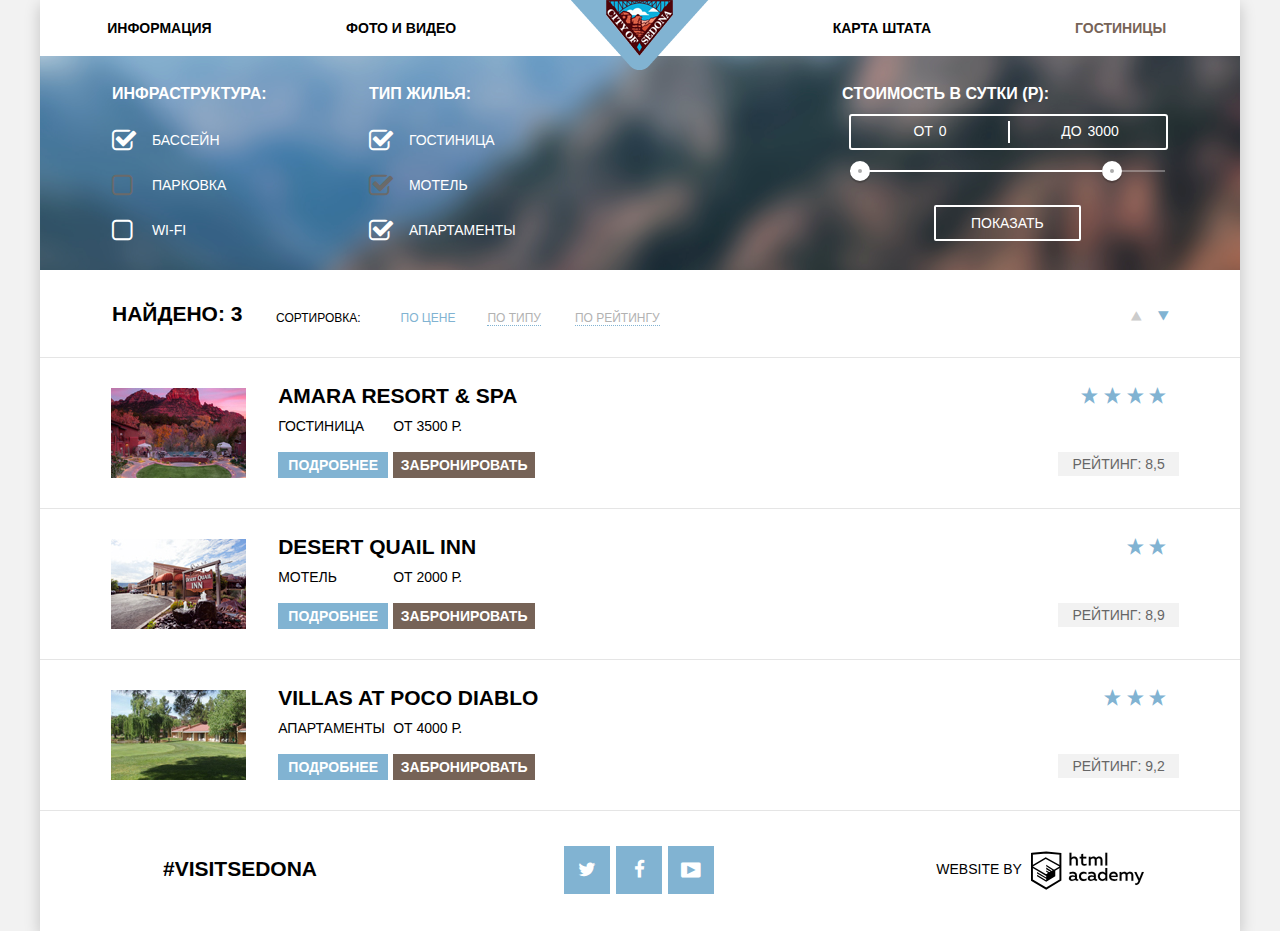
==== hotels.html @ 47981d6d "Иконка календаря анимация формы и прочие мелочи" ====
<!DOCTYPE html>
<html lang="ru">
  <head>
    <meta charset="utf-8">
    <title>Седона - поиск отелей</title>
    <link rel="stylesheet" href="css/normalize.css">
    <link rel="stylesheet" href="css/style.css">
    <link rel="shortcut icon" type="image/x-icon" href="img/favicon.ico">
  </head>
  <body>
    <div class="container">
      <header class="main-header">
        <nav class="main-navigation">
          <ul>
            <li>
              <a href="#">Информация</a>
            </li>
            <li>
              <a href="#">Фото и видео</a>
            </li>
            <li>
              <a href="#">Карта штата</a>
            </li>
            <li class="main-navigation-selected">
              <a href="hotels.html">Гостиницы</a>
            </li>
          </ul>
        </nav>
        <div class="index-logo">
          <a href="index.html">
            <img src="img/logo.png" width="138" height="70" alt="Седона">
          </a>
        </div>
      </header>
      <section class="filtres">
        <form class="filtres-form" action="https://echo.htmlacademy.ru" method="post">
          <div class="infrastructure">
            <h2>Инфраструктура:</h2>
            <div class="checkbox">
              <input type="checkbox" name="pool" id="pool" checked>
              <label class="icon-check" for="pool">
                <span>Бассейн</span>
              </label>
            </div>
            <div class="checkbox">
              <input type="checkbox" name="parking" id="parking" disabled>
              <label class="icon-check" for="parking">
                <span>Парковка</span>
              </label>
            </div>
            <div class="checkbox">
              <input type="checkbox" name="wi-fi" id="wi-fi">
              <label class="icon-check" for="wi-fi">
                <span>Wi-fi</span>
              </label>
            </div>
          </div>
          <div class="type-housing">
            <h2>Тип жилья:</h2>
            <div class="checkbox">
              <input type="checkbox" name="hotel" id="hotel" checked>
              <label class="icon-check" for="hotel">
                <span>Гостиница</span>
              </label>
            </div>
            <div class="checkbox">
              <input type="checkbox" name="motel" id="motel" checked disabled>
              <label class="icon-check" for="motel">
                <span>Мотель</span>
              </label>
            </div>
            <div class="checkbox">
              <input type="checkbox" name="apartments" id="apartments" checked>
              <label class="icon-check" for="apartments">
                <span>Апартаменты</span>
              </label>
            </div>
          </div>
          <div class="cost-day">
            <h2>Cтоимость в сутки (Р):</h2>
            <div class="range-count">
              <div class="range-min">
                <label class="min-price">от
                <input type="text" name="min-range" id="min-range" value="0"></label>
              </div>
              <div class="range-max">
                <label class="max-price">до
                <input type="text" name="max-range" id="max-range" value="3000"></label>
              </div>
            </div>
            <div class="range-block">
              <div class="scale">
                <div class="bar"></div>
              </div>
              <div class="range-toggle range-toggle-min"></div>
              <div class="range-toggle range-toggle-max"></div>
            </div>
            <button class="btn btn-cost-day" type="submit">Показать</button>
          </div>
        </form>
      </section>
      <section class="hotels-sort-info">
        <div class="hotels-found-count">
          <h3>Найдено: 3</h3>
        </div>
        <div class="hotels-sort-type">
          <span class="hotels-sort-type-title">Сортировка:</span>
          <ul>
            <li>
              <a class="sort-item active-sort" href="#">По цене</a>
            </li>
            <li>
              <a class="sort-item"  href="#">По типу</a>
            </li>
            <li>
              <a class="sort-item" href="#">По рейтингу</a>
            </li>
          </ul>
        </div>
        <div class="hotels-sort-rating">
          <div class="icon-sort">
            <a class="icon-up-dir" href="#"></a>
            <a class="icon-down-dir icon-sort-active" href="#"></a>
          </div>
        </div>
      </section>
      <section class="hotels-found">
        <article class="hotels-found-item">
          <div class="hotels-found-image">
            <img src="img/amara-resort-spa.jpg" width="135" height="90" alt="Amara resort spa">
          </div>
          <div class="hotels-found-info">
            <h1>
              <a href="#">Amara resort &#38; spa</a>
            </h1>
            <div class="hotels-found-action">
              <div class="hotels-found-more">
                <span>Гостиница</span>
                <a class="btn btn-more" href="#">Подробнее</a>
              </div>
              <div class="hotels-found-book">
                <span>от 3500 Р.</span>
                <a class="btn btn-book" href="#">Забронировать</a>
              </div>
            </div>
          </div>
          <div class="hotels-found-rating">
            <div class="icons-rating">
              <span class="icon-star"></span>
              <span class="icon-star"></span>
              <span class="icon-star"></span>
              <span class="icon-star"></span>
            </div>
            <div class="badge-rating">
              <span class="hotels-count-rating">Рейтинг: 8,5</span>
            </div>
          </div>
        </article>
        <article class="hotels-found-item">
          <div class="hotels-found-image">
            <img src="img/desert-quail-inn.jpg" width="135" height="90" alt="Desert quail inn">
          </div>
          <div class="hotels-found-info">
            <h1>
              <a href="#">Desert quail inn</a>
            </h1>
            <div class="hotels-found-action">
              <div class="hotels-found-more">
                <span>Мотель</span>
                <a class="btn btn-more" href="#">Подробнее</a>
              </div>
              <div class="hotels-found-book">
                <span>от 2000 Р.</span>
                <a class="btn btn-book" href="#">Забронировать</a>
              </div>
            </div>
          </div>
          <div class="hotels-found-rating">
            <div class="icons-rating">
              <span class="icon-star"></span>
              <span class="icon-star"></span>
            </div>
            <div class="badge-rating">
              <span class="hotels-count-rating">Рейтинг: 8,9</span>
            </div>
          </div>
        </article>
        <article class="hotels-found-item">
          <div class="hotels-found-image">
            <img src="img/villas-at-poco-diablo.jpg" width="135" height="90" alt="Villas-at-poco-diablo">
          </div>
          <div class="hotels-found-info">
            <h1>
              <a href="#">Villas at poco diablo</a>
            </h1>
            <div class="hotels-found-action">
              <div class="hotels-found-more">
                <span>Апартаменты</span>
                <a class="btn btn-more" href="#">Подробнее</a>
              </div>
              <div class="hotels-found-book">
                <span>от 4000 Р.</span>
                <a class="btn btn-book" href="#">Забронировать</a>
              </div>
            </div>
          </div>
          <div class="hotels-found-rating">
            <div class="icons-rating">
              <span class="icon-star"></span>
              <span class="icon-star"></span>
              <span class="icon-star"></span>
            </div>
            <div class="badge-rating">
              <span class="hotels-count-rating">Рейтинг: 9,2</span>
            </div>
          </div>
        </article>
      </section>
      <footer class="main-footer">
          <div class="footer-hashtag">
            <a href="#">#visitsedona</a>
          </div>
          <div class="footer-social">
            <a class="social icon-twitter" href="#" target="_blank" title="Твитер"></a>
            <a class="social icon-facebook" href="#" target="_blank" title="Фейсбук"></a>
            <a class="social icon-youtube" href="#" target="_blank" title="Ютуб"></a>
          </div>
          <a class="footer-copyright logo-htmlacademy" href="#">
            <span>website by</span>
            <svg xmlns="http://www.w3.org/2000/svg" viewBox="0 0 1099 374" width="113" height="39">
              <g class="logo-path">
                <path fill="none" stroke-width="19" d="M9 25l139-14 138 14v255l-138 82L9 280V25z"></path>
                <path fill="none" stroke-width="14" d="M11 144l132-77 142 77v8l-137 81-137-81z"></path>
                <path stroke="none" d="M148 225l20-13-20-13v-13l32 19 10-6-42-25v-15l54 33 11-6-65-40v-14l88 54v57l-88 53-89-53v-15l89 54v-14l-89-53v-13l89 52z"></path>
              </g>
              <g class="logo-path">
                <path d="M453.18 273a20.06 20.06 0 0 0 5.64-1.06v13.58a33 33 0 0 1-12 2.12c-7.76 0-13.93-3-16.93-9.88-8.29 6.7-18.69 10.93-31.92 10.93-15.34 0-29.62-8.46-29.62-25.92 0-21.69 20.1-28.39 37.74-28.39a112.47 112.47 0 0 1 22 2.47v-3c0-10.58-7.76-18-22.22-18a75.39 75.39 0 0 0-30.51 6.52v-17.3a103.69 103.69 0 0 1 32.45-5.64c24 0 39.15 11.46 39.15 37v30.37c0 4.76 2.82 6.17 6.17 6.17m-65.37-11.47c0 8.29 7.41 12.52 15.87 12.52A34.43 34.43 0 0 0 428.14 264v-14.31a98.74 98.74 0 0 0-18.34-2.12c-10.76 0-22 3.35-22 13.93M513.31 199.43c9.52 0 18.69 2.11 26.1 6.52v17.28c-6.18-4.41-14.81-7.05-23.46-7.05-15 0-30.16 7.94-30.16 27.86 0 19.22 14.64 27.86 29.8 27.86a50.9 50.9 0 0 0 24.69-6.52v17.45c-8.11 3.88-17.28 5.82-28 5.82-22.57 0-45.67-13.75-45.67-43.91 0-31.57 24.16-45.32 46.73-45.32M636.93 273a20.06 20.06 0 0 0 5.64-1.06v13.58a33 33 0 0 1-12 2.12c-7.76 0-13.93-3-16.93-9.88-8.29 6.7-18.69 10.93-31.92 10.93-15.34 0-29.62-8.46-29.62-25.92 0-21.69 20.1-28.39 37.74-28.39a112.47 112.47 0 0 1 22 2.47v-3c0-10.58-7.76-18-22.22-18a75.39 75.39 0 0 0-30.51 6.52v-17.3a103.71 103.71 0 0 1 32.45-5.64c24 0 39.15 11.46 39.15 37v30.37c0 4.76 2.82 6.17 6.17 6.17m-65.37-11.47c0 8.29 7.41 12.52 15.87 12.52A34.43 34.43 0 0 0 611.89 264v-14.31a98.74 98.74 0 0 0-18.34-2.12c-10.76 0-22 3.35-22 13.93M741.68 162.93v123.44h-16.93V273c-6.52 8.29-16.57 15.69-32.45 15.69-25.57 0-42-20.28-42-44.61s16.4-44.61 42-44.61c14.81 0 24.69 6.52 30.51 13.23v-49.77h18.87zm-46 53.08c-15.17 0-26.28 11.46-26.28 28s11.11 28 26.28 28a29.43 29.43 0 0 0 27-17.81v-20.56a29.57 29.57 0 0 0-27-17.63M802.87 199.43c33.68 0 45.32 27.16 39.85 51.66h-63.65c2.12 15.17 16.93 21.52 32.45 21.52a62 62 0 0 0 26.81-6v16.22c-7.76 3.71-18.52 5.82-30.33 5.82-25.92 0-48-14.81-48-44.61 0-30.68 23.28-44.61 42.85-44.61m.88 15.69c-12.7 0-24.16 7.58-24.87 21.87h46.94c1.06-7.41-3.53-21.87-22-21.87M861.95 286.37v-84.64h16.75v10.57c4.59-5.11 14.46-12.87 28.22-12.87 12.7 0 21.51 5.29 26.45 13.58 7.41-7.41 17.28-13.58 29.63-13.58 22.39 0 32.09 16.57 32.09 34v52.9h-18.87V234c0-10.93-6.52-17.81-16.75-17.81-9.35 0-16.58 6.17-21 11.46.17 1.94.35 3.88.35 5.82v52.9H920V234c0-10.93-6.53-17.81-16.75-17.81s-18 7.4-22.4 13v57.14h-18.9zM1078.33 201.72h19.75l-39.68 96.11c-9.17 22-21.16 29.45-34 29.45a47.91 47.91 0 0 1-11.11-1.41v-16a29.24 29.24 0 0 0 8.64 1.24c9.17 0 16-6.53 21-19.75l1.76-4.23-40.21-85.35h20.1l28.57 63.84zM393.31 14.72v48.14a38.54 38.54 0 0 1 27.33-11.64c21.34 0 34.92 14.46 34.92 34.56v52.38h-18.87v-49.9c0-13.76-8.46-20.28-19.75-20.28-10.76 0-18.87 7.23-23.63 14.11v56.08h-18.87V14.72h18.87zM507.23 23.36v30.16h30.68v16.57h-30.68v38.79c0 11.11 5.11 14.81 16 14.81a45.55 45.55 0 0 0 17.11-3.35v16.22a69.13 69.13 0 0 1-22.75 3.7c-16.4 0-29.1-8.11-29.1-27.86V70.09h-15.11V53.52h15.17V27.95zM562.07 138.16V53.52h16.75V64.1C583.4 59 593.28 51.23 607 51.23c12.7 0 21.52 5.29 26.45 13.58 7.41-7.41 17.28-13.58 29.63-13.58 22.39 0 32.09 16.57 32.09 34v52.9h-18.83V85.79c0-10.93-6.53-17.81-16.75-17.81-9.35 0-16.58 6.17-21 11.46.18 1.94.35 3.88.35 5.82v52.9h-18.85V85.79c0-10.93-6.52-17.81-16.75-17.81s-18 7.4-22.4 13v57.13h-18.87zM722.81 14.72h18.87v123.44h-18.87z">
                </path>
              </g>
            </svg>
            <!--  <img src="img/logo-htmlacademy.png" width="130" height="44" alt="HTML Academy">  -->
          </a>
      </footer>
    </div>
  </body>
</html>
---- css/style.css ----
/*Подключения иконочного шрифта symbols-sedona*/
@font-face {
  font-weight: normal;
  font-family: "symbols-sedona";
  font-style: normal;

  src: url("../fonts/symbols-sedona.woff") format("woff"),
  url("../fonts/symbols-sedona.woff2") format("woff2");
}

[class^="icon-"]::before,
[class*=" icon-"]::before {
  display: inline-block;
  width: 1em;
  margin-right: 0.2em;
  margin-left: 0.2em;

  font-weight: normal;
  line-height: 1em;
  font-family: "symbols-sedona";
  vertical-align: baseline;
  text-align: center;
  text-transform: none;
  text-decoration: inherit;
  font-style: normal;
  font-variant: normal;

  speak: none;
}

.icon-facebook::before {
  content: "\66";
} /* "f" */
.icon-twitter::before {
  content: "\74";
} /* "t" */
.icon-up-dir::before {
  content: "\25b2";

  margin: 0;
  padding: 0;
} /* "▲" */
.icon-down-dir::before {
  content: "\25bc";

  margin: 0;
  padding: 0;
} /* "▼" */
.icon-star::before {
  content: "\2605";

  margin: 0;
  padding: 0;
} /* "★" */
.icon-check-off::before {
  content: "\2610";
} /* "☐" */
.icon-check-on::before {
  content: "\2611";
} /* "☑" */
.icon-calendar::before {
  content: "\e800";

  margin-top: 9px;
} /* "" */
.icon-plus::before {
  content: "\e801";
} /* "" */
.icon-minus::before {
  content: "\e802";
} /* "" */
.icon-youtube::before {
  content: "\f39e";
} /* "" */
/*Основные стили*/
body {
  width: 100%;

  font-weight: normal;
  font-size: 14px;
  line-height: 26px;
  font-family: "PT Sans", "Helvetica", "Arial", sans-serif;
  color: #000000;
  text-transform: uppercase;

  background-color: #f2f2f2;
}
a {
  color: #000000;
  text-decoration: none;

  cursor: pointer;
}
a,
svg,
input,
label,
button {
  transition: all 0.2s;
}
h1,
h2,
h3,
h4 {
  font-weight: bold;
  font-size: 21px;
  line-height: 21px;
}
li {
  list-style: none;
}
p {
  line-height: 21px;
}
.btn,
input[type="text"] {
  border: none;
  outline: none;
}
input[type="text"] {
  text-transform: uppercase;
}
.btn {
  text-align: center;
  text-transform: uppercase;
}
.btn:hover,
.btn:active {
  outline: none;
  cursor: pointer;
}
.btn:active {
  outline: none;
}
section,
article,
footer,
.filtres-form,
.main-navigation ul,
.hotels-sort-type,
.hotels-sort-type ul,
.hotels-found-action,
.family-count,
.hotels-found-image {
  display: -webkit-flex;
  display: -ms-flexbox;
  display:         flex;
}
.main-image-block,
.hotels-found,
.main-footer,
.search-hotels,
.reasons-title {
  -webkit-flex-wrap: wrap;
          flex-wrap: wrap;

      -ms-flex-wrap: wrap;
}
.main-image-block,
.map,
.search-hotels,
.hotels-found-image,
.reasons-title {
  -webkit-justify-content: center;
          justify-content: center;

  -ms-flex-pack: center;
}
.main-navigation ul,
.reasons-title,
.reasons,
.features,
.search-hotels,
.hotels-found-item,
.hotels-found,
.hotels-sort-info,
.main-footer,
.family-count {
  -webkit-align-items: center;
          align-items: center;

  -ms-flex-align: center;
}
.main-footer {
  -webkit-justify-content: space-around;
          justify-content: space-around;

  -ms-flex-pack: distribute;
}
.container {
  position: relative;

  width: 1200px;
  margin: 0 auto;

  box-shadow: 0 5px 15px 0 rgba(0,1,1,0.2);
}
.container,
.main-header,
.map-form {
  background-color: #ffffff;
}
.main-header {
  position: relative;

  margin-bottom: -56px;
}
.main-navigation ul {
  margin: 0;
  padding: 15px 0;
}
.main-navigation a {
  font-weight: bold;
}
.main-navigation li:nth-child(1) {
  margin-right: 3px;
}
.main-navigation li {
  width: 20%;

  text-align: center;
}
.main-navigation li:nth-child(2) {
  margin-right: 242px;
}
.main-navigation a:hover {
  color: #81b3d2;
}
.main-navigation a:active {
  color: #b2b2b2;
}
.main-navigation-selected a {
  color: #766357;
}
.main-navigation-selected a:hover {
  color: #604e43;
}
.main-navigation-selected a:active {
  color: #d6d0cc;
}
.index-logo {
  position: absolute;
  top: 0;
  bottom: 0;
  left: 50%;

  height: 70px;

  -webkit-transform: translateX(-50%);
          transform: translateX(-50%);
}
.main-image-block {
  margin: 0;
  padding: 0;

  background-color: #47749e;
  background-image: url("../img/main-bg.png");
  background-repeat: no-repeat;
  background-size: 100%;
}
.image-sedona-titles {
  margin-top: 132px;
  margin-bottom: 24px;
}
.image-sedona-line {
  vertical-align: bottom;
}
.reasons-title {
  margin: 0;
  padding: 0;
}
.reasons-title h1,
.hotels-found-info h1 {
  line-height: 26px;
}
.hotels-found-info h1 {
  margin-top: -5px;
  margin-bottom: 4px;
}
.reasons-title h1,
.reasons-title p {
  width: 100%;

  text-align: center;
}
.reasons-title h1 {
  margin: 0;
  margin-top: 60px;
  margin-bottom: 30px;
}
.reasons-title p {
  margin: 0;
  margin-bottom: 52px;
}
.reasons {
  margin: 0;
  padding: 0;
}
.filtres h2,
.reasons-blue,
.btn-cost-day,
.filtres-form,
.icon-twitter,
.icon-facebook,
.icon-youtube,
.btn,
.btn-search-hotels,
.btn-find {
  color: #ffffff;
}
.reasons-blue {
  background-color: #81b3d2;
}
.reasons-blue-content {
  width: 400px;

  text-align: center;
}
.reason-image {
  height: 256px;
}
.reason-image img {
  width: 800px;
  height: 256px;
}
.features {
  padding-top: 55px;
  padding-bottom: 55px;
}
.features-item,
.reason-item {
  width: 400px;

  text-align: center;
}
.features-item {
  margin-bottom: 10px;
}
.features-item h2 {
  line-height: 35px;
}
.reasons-content span {
  line-height: 35px;
}
.reasons-grey span {
  line-height: 35px;
}
.reasons-grey {
  padding-top: 31px;
  padding-bottom: 43px;

  background-color: #eeeeee;
}
.reasons-grey h2 {
  color: #000000;
}
.search-hotels {
  margin: 0;
  padding: 0;
}
.search-hotels h3,
.search-hotels h3 {
  line-height: 26px;
}
.search-hotels h3,
.search-hotels p {
  width: 100%;

  text-align: center;
}
.search-hotels h3 {
  margin: 0;
  margin-top: 57px;
  margin-bottom: 30px;
}
.search-hotels p {
  margin: 0;
  margin-bottom: 48px;

  line-height: 24px;
}
.btn-search-hotels {
  display: block;
  width: 568px;
  padding: 30px 0;

  font-weight: bold;
  font-size: 21px;
  line-height: 26px;

  background-color: #766357;
}
.map {
  position: relative;
  z-index: 1;

  height: 594px;
  margin: 0;

  background-color: #cbdda9;
  background-image: url("../img/map.png");
  background-repeat: no-repeat;
  background-size: 100%;
}
.map-form {
  position: absolute;
  top: 0;
  bottom: 0;
  left: 50%;

  display: none;
  box-sizing: border-box;
  width: 567px;
  height: 396px;
  padding: 53px 50px 57px 56px;

  -webkit-transform: translateX(-50%);
          transform: translateX(-50%);
}
.map-form-show {
  display: block;

  -webkit-animation: bounce 0.6s;
          animation: bounce 0.6s;
}
.modal-error {
          -webkit-animation: erorr-form  0.4s;
                  animation: erorr-form  0.4s;
}
@-webkit-keyframes bounce {
  0% {
    -webkit-transform: translate(-50%, -400px);
            transform: translate(-50%, -400px);
  }
  20% {
    -webkit-transform: translate(-50%, 30px);
            transform: translate(-50%, 30px);
  }
  40% {
    -webkit-transform: translate(-50%, 60px);
            transform: translate(-50%, 60px);
  }
  60% {
    -webkit-transform: translate(-50%, 90px);
            transform: translate(-50%, 90px);
  }
  70% {
    -webkit-transform: translate(-50%, 30px);
            transform: translate(-50%, 30px);
  }
  90% {
    -webkit-transform: translate(-50%, -10px);
            transform: translate(-50%, -10px);
  }
  100% {
    -webkit-transform: translate(-50%, 0px);
            transform: translate(-50%, 0px);
  }
}
@-webkit-keyframes erorr-form {
  0%,
  100% {
    -webkit-transform: translateX(0);
            transform: translateX(0);
  }
  10%,
  30%,
  50%,
  70%,
  90% {
    -webkit-transform: translateX(-10px);
            transform: translateX(-10px);
  }
  20%,
  40%,
  60%,
  80% {
    -webkit-transform: translateX(10px);
            transform: translateX(10px);
  }
}
.map-form label {
  font-weight: bold;
}
.map-form-item {
  margin-bottom: 28px;
}
.map-form div:nth-child(2) {
  margin-bottom: 30px;
}
.map-form .date-check,
.map-form .date-check-out {
  margin-right: 15px;
}
.date-check {
  letter-spacing: 0.3px;
}
.map-form .grown-ups {
  margin-right: 40px;
}
.children {
  margin-right: 27px;
  margin-left: 52px;
}
.family-count {
  margin-bottom: 55px;
}
.input-date input[type=text] {
  width: 325px;
  padding: 5px 9px 4px 12px;

  font-weight: bold;

  border: none;
  border: 2px solid rgba(255, 255, 255, 0);
  outline: none;
}
.input-date input[type=text]:hover {
  background-color: #ebebeb;
}
.input-date input[type=text]:active,
.input-date input[type=text]:focus {
  background-color: #ffffff;
  border: 2px solid #e5e5e5;
}
.input-date {
  position: relative;
}
.icon-calendar {
  position: absolute;
  top: 0;
  bottom: 0;
  left: 92%;

  display: block;
  width: 21px;
  height: 21px;

  font-size: 21px;
  color: #c2c2c2;
}
.icon-calendar:hover {
  color: #000000;
}
.icon-calendar:active {
  color: #81b3d2;
}
.iframe-map {
  width: 100%;
  height: 594px;

  border: 0;
}
input[type=checkbox] {
  display: none;
}
input[type="checkbox"] + label {
  line-height: 20px;
}
.infrastructure label,
.type-housing label {
  display: inline-block;
  margin-right: 15px;

  vertical-align: middle;

  cursor: pointer;
}
.infrastructure label:before,
.type-housing label:before {
  content: "\2610";

  margin-right: 10px;
  margin-left: 0;

  font-size: 26px;
  vertical-align: middle;
  text-align: left;
}
.filtres-form input[type=checkbox]:checked + label:before {
  content: "\2611";
}
.filtres-form input[type=checkbox]:disabled + label:before {
  color: #6a6a6a;
}
.btn-search-form,
.family-count input[type=text],
.input-date input[type=text] {
  background-color: #f2f2f2;
}
.btn-search-form {
  padding: 6px 9.2px;

  color: #a9a9a9;
}
.btn-search-form:hover {
  color: #000000;
}
.btn-search-form:active {
  color: #81b3d2;
}
.family-count input[type=text] {
  width: 38px;
  height: 38px;
  padding: 0;

  font-weight: bold;
  text-align: center;
}
.btn-find {
  display: block;
  width: 458px;
  max-width: 461px;
  padding: 15px 0;
  overflow: hidden;

  font-weight: bold;
  font-size: 21px;

  background-color: #81b3d2;
}
.btn-find:hover {
  background-color: #669ec0;
}
.btn-find:active,
.btn-more:active,
.social:active {
  background-color: #5496bd;
}
.btn-find:active.btn-find,
.btn-more:active.btn-more,
.btn-book:active.btn-book,
.social:active.icon-twitter,
.social:active.icon-facebook,
.social:active.icon-youtube {
  color: rgba(255, 255, 255, 0.4);
}
.main-footer {
  position: relative;
  z-index: 2;

  margin: 0;
  padding: 0;
  padding-top: 35px;
  padding-bottom: 37px;

  background-color: rgba(255, 255, 255, 0.9);
}
.footer-margin-up {
  margin-top: -120px;
}
.footer-hashtag,
.footer-social,
.footer-copyright {
  width: 400px;

  text-align: center;
}
.footer-hashtag a {
  font-weight: bold;
  font-size: 21px;
}
.footer-copyright span {
  margin-right: 5px;
}
.social {
  margin-right: 2px;

  background-color: #81b3d2;
}
.icon-twitter,
.icon-facebook,
.icon-youtube {
  display: inline-block;
  width: 46px;
  height: 48px;

  font-size: 19px;
  line-height: 48px;
  vertical-align: middle;
  text-align: center;
}
.icon-youtube {
  font-size: 23px;
}
.social:hover {
  background-color: #669ec0;
}
.logo-htmlacademy svg {
  vertical-align: middle;

  fill: #000000;
  stroke: #000000;
}
.logo-htmlacademy:hover svg {
  fill: #81b3d2;
  stroke: #81b3d2;
}
.logo-htmlacademy:active svg {
  fill: #bdbbbc;
  stroke: #bdbbbc;
}
/*Стили страницы поиска отелей*/
.filtres {
  margin: 0;
  padding: 0;

  background-color: #4178a1;
  background-image: url("../img/filtres-bg-hotels.png");
  background-repeat: no-repeat;
  background-size: 100%;
}
.filtres-form {
  margin-top: 56px;
}
.filtres-form h2 {
  margin-bottom: 22px;
}
.infrastructure,
.type-housing,
.cost-day {
  box-sizing: border-box;
}
.infrastructure {
  width: 320px;
  padding: 14px 72px 8px 72px;
}
.checkbox {
  margin-bottom: 18px;
}
.type-housing {
  width: 450px;
  padding: 14px 72px 8px 9px;
}
.cost-day {
  width: 430px;
  padding: 14px 32px 8px 32px;
}
.cost-day h2 {
  margin-bottom: 10px;
}
.range-count {
  width: 315px;
  margin-bottom: 20px;
  margin-left: 7px;
  padding: 2px 0 4px 0;

  text-align: center;

  border: 2px solid #ffffff;
  border-radius: 3px;
}
.range-count input[type="text"] {
  display: inline-block;
  width: 50px;

  text-align: left;
  color: #ffffff;

  background: rgba(255, 255, 255, 0);
}
.range-min,
.range-max {
  display: inline-block;
  width: 155px;

  line-height: 22px;
  vertical-align: baseline;
}
.range-min {
  box-sizing: border-box;
  width: 155px;
  padding-right: 3px;
}
.range-min label,
.range-max label {
  display: inline-block;

  text-align: right;
}
.range-min label {
  margin-left: 49px;
}
.range-max label {
  margin-left: 25px;
}
.range-block {
  position: relative;

  width: 315px;
  margin-bottom: 33px;
  margin-left: 8px;
}
.range-block .scale {
  height: 2px;

  background: rgba(255, 255, 255, 0.3);
}
.range-block .bar {
  width: 80%;
  height: 2px;

  background: #ffffff;
}
.range-toggle {
  position: absolute;
  top: -9px;

  width: 4px;
  height: 4px;

  background: #ababab;
  border: 8px solid #ffffff;
  border-radius: 50%;
  box-shadow: 0 2px 1px 0 rgba(0, 1, 1, 0.2);
  cursor: pointer;
}
.range-toggle:hover {
  background: #1c4f80;
}
.range-toggle-min {
  left: 0;
}
.range-toggle-max {
  left: 80%;
}
.btn-transparent {
  display: block;
  margin: 0 auto;
  padding: 6px 35px;

  font-size: 14px;
  line-height: 20px;
  color: #ffffff;
  text-transform: uppercase;

  background: transparent;
  border: 2px solid #ffffff;
  border-radius: 2px;
  outline: none;
  cursor: pointer;
}
.btn-transparent:hover {
  color: #000000;

  background: #ffffff;
}
input[type="range"] {
  width: 320px;
}
input[type="range"]:hover {
  cursor: pointer;
}
.btn-cost-day {
  display: block;
  margin-left: 92px;
  padding: 6px 35px;

  line-height: 20px;

  background-color: rgba(255, 255, 255, 0);
  border: 2px solid #ffffff;
  border-radius: 2px;
}
.btn-cost-day:hover {
  color: #000000;

  background-color: #ffffff;
}
.filtres h2 {
  font-size: 16px;
}
.search-hotels h3 {
  font-size: 30px;
  line-height: 24px;
}
.hotels-sort-info {
  padding-top: 10px;
  padding-bottom: 9px;

  border-bottom: 1px solid #e5e5e5;
}
.hotels-found-count {
  width: 220px;
}
.hotels-sort-type {
  width: 850px;
}
.hotels-sort-type ul {
  margin-top: 21px;
  margin-left: 6px;
  padding: 0;

  line-height: 18px;
}
.hotels-sort-type li:nth-child(2) {
  margin-left: -2px;
}
.hotels-sort-rating {
  width: 130px;
}
.icon-sort {
  margin-top: 7px;
}
.hotels-found-count h3 {
  margin-left: 72px;

  font-size: 21px;
  line-height: 26px;
}
.hotels-found-item {
  width: 100%;
  padding-top: 30px;
  padding-bottom: 30px;

  border-bottom: 1px solid #e5e5e5;
}
.hotels-found-image {
  box-sizing: border-box;
  width: 205px;
  margin-left: 39px;
}
.hotels-found-image img {
  width: 135px;
  height: 90px;
}
.hotels-found-info {
  width: 800px;
}
.hotels-found-rating {
  width: 190px;
}
.icons-rating {
  width: 112px;
  margin-top: -6px;
  margin-bottom: 41px;

  text-align: right;
}
.badge-rating {
  margin-left: 3px;
}
.hotels-found-more {
  width: 110px;
}
.hotels-found-book {
  width: 142px;
  margin-left: 5px;
}
.btn-more,
.btn-book {
  display: block;
  margin-top: 13px;
  overflow: hidden;

  font-weight: bold;
}
.btn-more {
  max-width: 110px;

  background-color: #81b3d2;
}
.btn-book {
  max-width: 142px;

  background-color: #766357;
}
.btn-more:hover {
  background-color: #669ec0;
}
.btn-book:hover {
  background-color: #604e43;
}
.btn-book:active {
  background-color: #503e33;
}
.icon-star {
  font-size: 19px;
  color: #81b3d2;
}
.icon-up-dir,
.icon-down-dir {
  margin: 0;

  font-size: 23px;
  color: #cccccc;
}
.icon-up-dir {
  margin-left: 15px;
}
.icon-up-dir:hover,
.icon-down-dir:hover {
  color: #000000;
}
.icon-up-dir:active,
.icon-down-dir:active,
.icon-sort-active,
.icon-sort-active:hover {
  color: #81b3d2;
}
.hotels-sort-type-title,
.sort-item {
  margin-top: 21px;
  margin-right: 18px;
  margin-left: 16px;

  font-size: 12px;
  line-height: 26px;
}
.sort-item {
  color: #b2b2b2;

  border-bottom: 1px dotted #81b3d2;
}
.sort-item:hover {
  color: #81b3d2;
}
.sort-item:active {
  color: #000000;

  border: none;
}
.active-sort {
  color: #81b3d2;

  border: none;
}
.active-sort:hover {
  color: #81b3d2;
}
/*.hotels-found-info a:hover {
  color: #81b3d2;
}*/
.hotels-found-info a:active {
  color: #cacaca;
}
.hotels-count-rating {
  padding: 4px 14px;

  color: #666666;

  background-color: #f2f2f2;
}
.range-count {
  position: relative;
}

.range-count::after {
  content: "";
  position: absolute;
  top: 50%;
  left: 50%;

  width: 2px;
  height: 22px;

  background: #ffffff;
  -webkit-transform: translate(-50%, -50%);
          transform: translate(-50%, -50%);
}
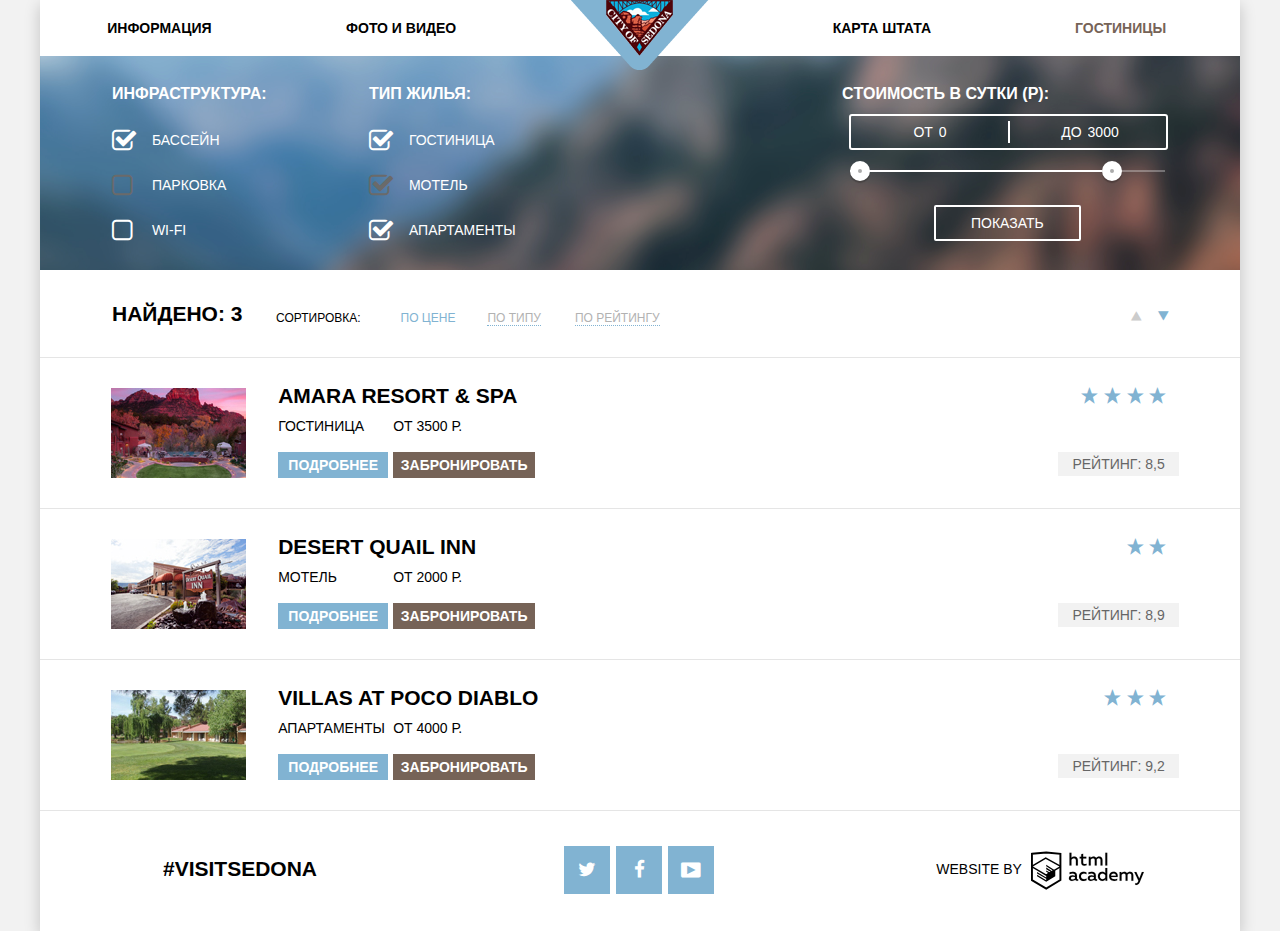
==== commit 4cce4116: "Добавил минификацию и правки" ====
--- a/hotels.html
+++ b/hotels.html
@@ -4,7 +4,7 @@
     <meta charset="utf-8">
     <title>Седона - поиск отелей</title>
     <link rel="stylesheet" href="css/normalize.css">
-    <link rel="stylesheet" href="css/style.css">
+    <link rel="stylesheet" href="css/style.min.css">
     <link rel="shortcut icon" type="image/x-icon" href="img/favicon.ico">
   </head>
   <body>
@@ -130,7 +130,7 @@
             <img src="img/amara-resort-spa.jpg" width="135" height="90" alt="Amara resort spa">
           </div>
           <div class="hotels-found-info">
-            <h1>
+            <h1 class="name-housing">
               <a href="#">Amara resort &#38; spa</a>
             </h1>
             <div class="hotels-found-action">
@@ -161,7 +161,7 @@
             <img src="img/desert-quail-inn.jpg" width="135" height="90" alt="Desert quail inn">
           </div>
           <div class="hotels-found-info">
-            <h1>
+            <h1 class="name-housing">
               <a href="#">Desert quail inn</a>
             </h1>
             <div class="hotels-found-action">
@@ -190,7 +190,7 @@
             <img src="img/villas-at-poco-diablo.jpg" width="135" height="90" alt="Villas-at-poco-diablo">
           </div>
           <div class="hotels-found-info">
-            <h1>
+            <h1 class="name-housing">
               <a href="#">Villas at poco diablo</a>
             </h1>
             <div class="hotels-found-action">
@@ -238,7 +238,6 @@
                 </path>
               </g>
             </svg>
-            <!--  <img src="img/logo-htmlacademy.png" width="130" height="44" alt="HTML Academy">  -->
           </a>
       </footer>
     </div>
--- a/css/style.min.css
+++ b/css/style.min.css
@@ -0,0 +1 @@
+@font-face{font-family:symbols-sedona;src:url(../fonts/symbols-sedona.woff) format("woff"),url(../fonts/symbols-sedona.woff2) format("woff2")}[class^=icon-]:before,[class*=" icon-"]:before{display:inline-block;width:1em;margin-right:.2em;margin-left:.2em;font-weight:400;line-height:1em;font-family:symbols-sedona;text-align:center;text-transform:none;text-decoration:inherit;font-style:normal;font-variant:normal;speak:none}.icon-facebook:before{content:"\66"}.icon-twitter:before{content:"\74"}.icon-up-dir:before{content:"\25b2";margin:0;padding:0}.icon-down-dir:before{content:"\25bc";margin:0;padding:0}.icon-star:before{content:"\2605";margin:0;padding:0}.icon-check-off:before{content:"\2610"}.icon-check-on:before{content:"\2611"}.icon-calendar:before{content:"\e800";margin-top:9px}.icon-plus:before{content:"\e801"}.icon-minus:before{content:"\e802"}.icon-youtube:before{content:"\f39e"}body{width:100%;font-weight:400;font-size:14px;line-height:26px;font-family:PT Sans,Helvetica,Arial,sans-serif;color:#000;text-transform:uppercase;background-color:#f2f2f2}a{color:#000;text-decoration:none;cursor:pointer}a,svg,input,label,button{transition:all .2s}h1,h2,h3,h4{font-weight:700;font-size:21px;line-height:21px}li{list-style:none}p{line-height:21px}.btn,input[type=text]{border:none;outline:none}input[type=text]{color:#000;text-transform:uppercase}::-webkit-input-placeholder,::-moz-placeholder,:-moz-placeholder,:-ms-input-placeholder{color:#000}.btn{text-align:center;text-transform:uppercase}.btn:hover,.btn:active{outline:none;cursor:pointer}.btn:active{outline:none}section,article,footer,.filtres-form,.main-navigation ul,.hotels-sort-type,.hotels-sort-type ul,.hotels-found-action,.family-count,.hotels-found-image{display:-webkit-flex;display:-ms-flexbox;display:flex}.main-image-block,.hotels-found,.main-footer,.search-hotels,.reasons-title{-webkit-flex-wrap:wrap;-ms-flex-wrap:wrap;flex-wrap:wrap}.main-image-block,.map,.search-hotels,.hotels-found-image,.reasons-title{-webkit-justify-content:center;-ms-flex-pack:center;justify-content:center}.main-navigation ul,.reasons-title,.reasons,.features,.search-hotels,.hotels-found-item,.hotels-found,.hotels-sort-info,.main-footer,.family-count{-webkit-align-items:center;-ms-flex-align:center;align-items:center}.main-footer{-webkit-justify-content:space-around;-ms-flex-pack:distribute;justify-content:space-around}.container{position:relative;width:1200px;margin:0 auto;box-shadow:0 5px 15px 0 rgba(0,1,1,.2)}.container,.main-header,.map-form{background-color:#fff}.main-header{position:relative;margin-bottom:-56px}.main-navigation ul{margin:0;padding:15px 0}.main-navigation a{font-weight:700}.main-navigation li:nth-child(1){margin-right:3px}.main-navigation li{width:20%;text-align:center}.main-navigation li:nth-child(2){margin-right:242px}.main-navigation a:hover{color:#81b3d2}.main-navigation a:active{color:#b2b2b2}.main-navigation-selected a{color:#766357}.main-navigation-selected a:hover{color:#604e43}.main-navigation-selected a:active{color:#d6d0cc}.index-logo{position:absolute;top:0;bottom:0;left:50%;height:70px;-webkit-transform:translateX(-50%);transform:translateX(-50%)}.index-logo img{width:138px;height:70px}.main-image-block{margin:0;padding:0;background-color:#47749e;background-image:url(../img/main-bg.png);background-repeat:no-repeat;background-size:100%}.image-sedona-titles{margin-top:132px;margin-bottom:24px}.image-sedona-line{vertical-align:bottom}.reasons-title{margin:0;padding:0}.reasons-title h1,.hotels-found-info h1{line-height:26px}.hotels-found-info h1{margin-top:-5px;margin-bottom:4px}.reasons-title h1,.reasons-title p{width:100%;text-align:center}.reasons-title h1{margin:0;margin-top:60px;margin-bottom:30px}.reasons-title p{margin:0;margin-bottom:52px}.reasons{position:relative;z-index:999;margin:0;padding:0}.filtres h2,.reasons-blue,.btn-cost-day,.filtres-form,.icon-twitter,.icon-facebook,.icon-youtube,.btn,.btn-search-hotels,.btn-find{color:#fff}.reasons-blue{background-color:#81b3d2}.reasons-blue-content{width:400px;text-align:center}.reason-image{height:256px}.reason-image img{width:800px;height:256px}.features{padding-top:55px;padding-bottom:55px}.features-item,.reason-item{width:400px;text-align:center}.features-item{margin-bottom:10px}.features-home{width:75px;height:72px}.features-food{width:74px;height:70px}.features-gift{width:64px;height:76px}.image-home .features-item h2{line-height:35px}.reasons-content span{line-height:35px}.reasons-grey span{line-height:35px}.reasons-grey{padding-top:31px;padding-bottom:43px;background-color:#eee}.reasons-grey h2{color:#000}.search-hotels{position:relative;z-index:999;margin:0;padding:0;background-color:#fff}.search-hotels h3{line-height:26px}.search-hotels h3,.search-hotels p{width:100%;text-align:center}.search-hotels h3{margin:0;margin-top:57px;margin-bottom:30px}.search-hotels p{margin:0;margin-bottom:48px;line-height:24px}.btn-search-hotels{display:block;width:568px;padding:29px 0;font-weight:700;font-size:21px;line-height:26px;background-color:#766357}.map{position:relative;z-index:1;height:594px;margin:0;background-color:#cbdda9;background-image:url(../img/map.png);background-repeat:no-repeat;background-size:100%}.map-form{position:absolute;top:0;bottom:0;left:50%;display:none;box-sizing:border-box;width:567px;height:396px;padding:53px 50px 57px 56px;-webkit-transform:translateX(-50%);transform:translateX(-50%)}.map-form-show{display:block;-webkit-animation:form-down .6s ease-in-out;animation:form-down .6s ease-in-out}.map-form-close{display:block;-webkit-animation:form-up .5s ease-in-out forwards;animation:form-up .5s ease-in-out forwards}@-webkit-keyframes form-down{0%{-webkit-transform:translate(-50%,-400px);transform:translate(-50%,-400px)}40%{-webkit-transform:translate(-50%,10px);transform:translate(-50%,10px)}55%{-webkit-transform:translate(-50%,20px);transform:translate(-50%,20px)}65%{-webkit-transform:translate(-50%,30px);transform:translate(-50%,30px)}75%{-webkit-transform:translate(-50%,20px);transform:translate(-50%,20px)}90%{-webkit-transform:translate(-50%,-10px);transform:translate(-50%,-10px)}100%{-webkit-transform:translate(-50%,0);transform:translate(-50%,0)}}@keyframes form-down{0%{-webkit-transform:translate(-50%,-400px);transform:translate(-50%,-400px)}40%{-webkit-transform:translate(-50%,10px);transform:translate(-50%,10px)}55%{-webkit-transform:translate(-50%,20px);transform:translate(-50%,20px)}65%{-webkit-transform:translate(-50%,30px);transform:translate(-50%,30px)}75%{-webkit-transform:translate(-50%,20px);transform:translate(-50%,20px)}90%{-webkit-transform:translate(-50%,-10px);transform:translate(-50%,-10px)}100%{-webkit-transform:translate(-50%,0);transform:translate(-50%,0)}}@-webkit-keyframes form-up{0%{-webkit-transform:translate(-50%,0);transform:translate(-50%,0)}20%{-webkit-transform:translate(-50%,-10px);transform:translate(-50%,-10px)}40%{-webkit-transform:translate(-50%,20px);transform:translate(-50%,20px)}60%{-webkit-transform:translate(-50%,20px);transform:translate(-50%,20px)}70%{-webkit-transform:translate(-50%,20px);transform:translate(-50%,20px)}90%{-webkit-transform:translate(-50%,10px);transform:translate(-50%,10px)}100%{-webkit-transform:translate(-50%,-400px);transform:translate(-50%,-400px)}}@keyframes form-up{0%{-webkit-transform:translate(-50%,0);transform:translate(-50%,0)}20%{-webkit-transform:translate(-50%,-10px);transform:translate(-50%,-10px)}40%{-webkit-transform:translate(-50%,20px);transform:translate(-50%,20px)}60%{-webkit-transform:translate(-50%,20px);transform:translate(-50%,20px)}70%{-webkit-transform:translate(-50%,20px);transform:translate(-50%,20px)}90%{-webkit-transform:translate(-50%,10px);transform:translate(-50%,10px)}100%{-webkit-transform:translate(-50%,-400px);transform:translate(-50%,-400px)}}.map-form label{font-weight:700}.map-form-item{margin-bottom:28px}.map-form div:nth-child(2){margin-bottom:30px}.map-form .date-check,.map-form .date-check-out{margin-right:15px}.date-check{letter-spacing:.3px}.map-form .grown-ups{margin-right:40px}.children{margin-right:27px;margin-left:52px}.family-count{margin-bottom:55px}.input-date input[type=text]{width:321px;height:26px;padding:5px 9px 4px 12px;font-weight:700;border:none;border:2px solid rgba(255,255,255,0);outline:none}.input-date input[type=text]:hover{background-color:#ebebeb}.input-date input[type=text]:active,.input-date input[type=text]:focus{background-color:#fff;border:2px solid #e5e5e5}.input-date{position:relative}.icon-calendar{position:absolute;top:0;bottom:0;left:92%;display:block;width:21px;height:21px;font-size:21px;color:#c2c2c2}.icon-calendar:hover{color:#000}.icon-calendar:active{color:#81b3d2}.iframe-map{width:100%;height:594px;border:0}.btn-search-form,.family-count input[type=text],.input-date input[type=text]{background-color:#f2f2f2}.btn-search-form{padding:6px 9.2px;color:#a9a9a9}.btn-search-form:hover{color:#000}.btn-search-form:active{color:#81b3d2}.family-count input[type=text]{width:38px;height:38px;padding:0;font-weight:700;text-align:center}.btn-find{display:block;width:458px;max-width:461px;padding:15px 0;overflow:hidden;font-weight:700;font-size:21px;background-color:#81b3d2}.btn-find:hover{background-color:#669ec0}.btn-find:active,.btn-more:active,.social:active{background-color:#5496bd}.btn-find:active.btn-find,.btn-more:active.btn-more,.btn-book:active.btn-book,.social:active.icon-twitter,.social:active.icon-facebook,.social:active.icon-youtube{color:rgba(255,255,255,.4)}.main-footer{position:relative;z-index:2;margin:0;padding:0;padding-top:35px;padding-bottom:37px;background-color:rgba(255,255,255,.9)}.footer-margin-up{margin-top:-120px}.footer-hashtag,.footer-social,.footer-copyright{width:400px;text-align:center}.footer-hashtag a{font-weight:700;font-size:21px}.footer-copyright span{margin-right:5px}.social{margin-right:2px;background-color:#81b3d2}.icon-twitter,.icon-facebook,.icon-youtube{display:inline-block;width:46px;height:48px;font-size:19px;line-height:48px;vertical-align:middle;text-align:center}.icon-youtube{font-size:23px}.social:hover{background-color:#669ec0}.logo-htmlacademy svg{vertical-align:middle;fill:#000;stroke:#000}.logo-htmlacademy:hover svg{fill:#81b3d2;stroke:#81b3d2}.logo-htmlacademy:active svg{fill:#bdbbbc;stroke:#bdbbbc}input[type=checkbox]{display:none}input[type=checkbox]+label{line-height:20px}.infrastructure label,.type-housing label{display:inline-block;margin-right:15px;vertical-align:middle;cursor:pointer}.infrastructure label:before,.type-housing label:before{content:"\2610";margin-right:10px;margin-left:0;font-size:26px;vertical-align:middle;text-align:left}.filtres-form input[type=checkbox]:checked+label:before{content:"\2611"}.filtres-form input[type=checkbox]:disabled+label:before{color:#6a6a6a}.filtres{margin:0;padding:0;background-color:#4178a1;background-image:url(../img/filtres-bg-hotels.png);background-repeat:no-repeat;background-size:100%}.filtres-form{margin-top:56px}.filtres-form h2{margin-bottom:22px}.infrastructure,.type-housing,.cost-day{box-sizing:border-box}.infrastructure{width:320px;padding:14px 72px 8px}.checkbox{margin-bottom:18px}.type-housing{width:450px;padding:14px 72px 8px 9px}.cost-day{width:430px;padding:14px 32px 8px}.cost-day h2{margin-bottom:10px}.range-count{width:315px;margin-bottom:20px;margin-left:7px;padding:2px 0 4px;text-align:center;border:2px solid #fff;border-radius:3px}.range-count input[type=text]{display:inline-block;width:50px;text-align:left;color:#fff;background:rgba(255,255,255,0)}.range-min,.range-max{display:inline-block;width:155px;line-height:21px;vertical-align:middle}.range-min{box-sizing:border-box;width:155px;padding-right:3px}.range-min label,.range-max label{display:inline-block;text-align:right}.range-min label{margin-left:49px}.range-max label{margin-left:25px}.range-block{position:relative;width:315px;margin-bottom:33px;margin-left:8px}.range-block .scale{height:2px;background:rgba(255,255,255,.3)}.range-block .bar{width:80%;height:2px;background:#fff}.range-toggle{position:absolute;top:-9px;width:4px;height:4px;background:#ababab;border:8px solid #fff;border-radius:50%;box-shadow:0 2px 1px 0 rgba(0,1,1,.2);cursor:pointer}.range-toggle:hover{background:#1c4f80}.range-toggle-min{left:0}.range-toggle-max{left:80%}.range-count{position:relative}.range-count:after{content:"";position:absolute;top:50%;left:50%;width:2px;height:22px;background:#fff;-webkit-transform:translate(-50%,-50%);transform:translate(-50%,-50%)}.btn-transparent{display:block;margin:0 auto;padding:6px 35px;font-size:14px;line-height:20px;color:#fff;text-transform:uppercase;background:transparent;border:2px solid #fff;border-radius:2px;outline:none;cursor:pointer}.btn-transparent:hover{color:#000;background:#fff}input[type=range]{width:320px}input[type=range]:hover{cursor:pointer}.btn-cost-day{display:block;margin-left:92px;padding:6px 35px;line-height:20px;background-color:rgba(255,255,255,0);border:2px solid #fff;border-radius:2px}.btn-cost-day:hover{color:#000;background-color:#fff}.filtres h2{font-size:16px}.search-hotels h3{font-size:30px;line-height:24px}.hotels-sort-info{padding-top:10px;padding-bottom:9px;border-bottom:1px solid #e5e5e5}.hotels-found-count{width:220px}.hotels-sort-type{width:850px}.hotels-sort-type ul{margin-top:21px;margin-left:6px;padding:0;line-height:18px}.hotels-sort-type li:nth-child(2){margin-left:-2px}.hotels-sort-rating{width:130px}.icon-sort{margin-top:7px}.hotels-found-count h3{margin-left:72px;font-size:21px;line-height:26px}.hotels-found-item{width:100%;padding-top:30px;padding-bottom:30px;border-bottom:1px solid #e5e5e5}.hotels-found-image{box-sizing:border-box;width:205px;margin-left:39px}.hotels-found-image img{width:135px;height:90px}.hotels-found-info{width:800px}.hotels-found-rating{width:190px}.icons-rating{width:112px;margin-top:-6px;margin-bottom:41px;text-align:right}.badge-rating{margin-left:3px}.hotels-found-more{width:110px}.hotels-found-book{width:142px;margin-left:5px}.btn-more,.btn-book{display:block;margin-top:13px;overflow:hidden;font-weight:700}.btn-more{max-width:110px;background-color:#81b3d2}.btn-book{max-width:142px;background-color:#766357}.btn-more:hover{background-color:#669ec0}.btn-book:hover{background-color:#604e43}.btn-book:active{background-color:#503e33}.icon-star{font-size:19px;color:#81b3d2}.icon-up-dir,.icon-down-dir{margin:0;font-size:23px;color:#ccc}.icon-up-dir{margin-left:15px}.icon-up-dir:hover,.icon-down-dir:hover{color:#000}.icon-up-dir:active,.icon-down-dir:active,.icon-sort-active,.icon-sort-active:hover{color:#81b3d2}.hotels-sort-type-title,.sort-item{margin-top:21px;margin-right:18px;margin-left:16px;font-size:12px;line-height:26px}.sort-item{color:#b2b2b2;border-bottom:1px dotted #81b3d2}.sort-item:hover{color:#81b3d2}.sort-item:active{color:#000;border:none}.active-sort{color:#81b3d2;border:none}.active-sort:hover{color:#81b3d2}.name-housing a:hover{color:#81b3d2}.name-housing a:active,.hotels-found-info a:active{color:#cacaca}.hotels-count-rating{padding:4px 14px;color:#666;background-color:#f2f2f2}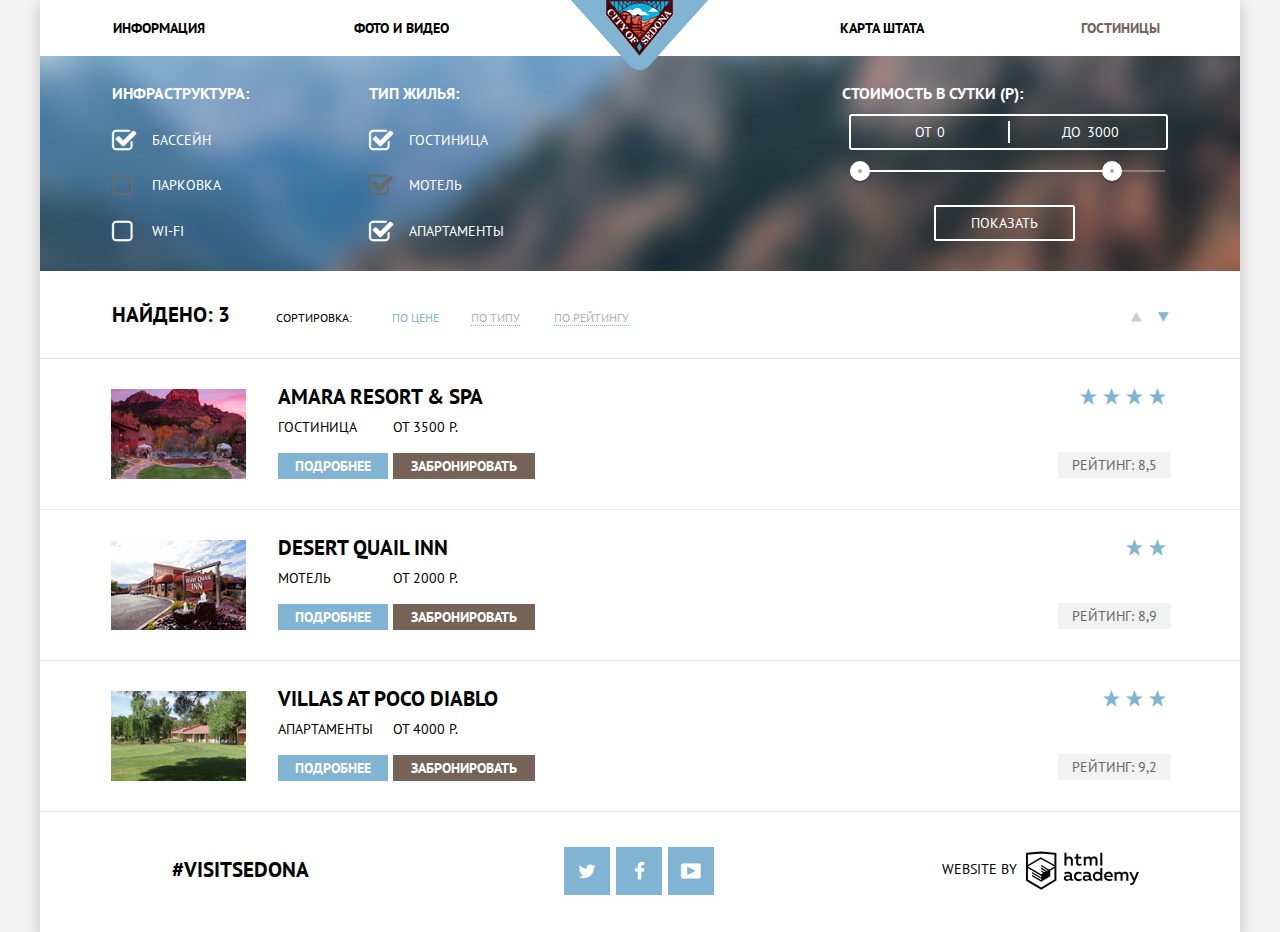
==== commit 33c0d966: "Правки после первой финальной проверки" ====
--- a/hotels.html
+++ b/hotels.html
@@ -5,6 +5,7 @@
     <title>Седона - поиск отелей</title>
     <link rel="stylesheet" href="css/normalize.css">
     <link rel="stylesheet" href="css/style.min.css">
+    <link href='https://fonts.googleapis.com/css?family=PT+Sans:400,700&subset=cyrillic' rel='stylesheet' type='text/css'>
     <link rel="shortcut icon" type="image/x-icon" href="img/favicon.ico">
   </head>
   <body>
@@ -241,5 +242,6 @@
           </a>
       </footer>
     </div>
+    <script src="js/scripts.min.js"></script>
   </body>
 </html>
--- a/css/style.min.css
+++ b/css/style.min.css
@@ -1 +1 @@
-@font-face{font-family:symbols-sedona;src:url(../fonts/symbols-sedona.woff) format("woff"),url(../fonts/symbols-sedona.woff2) format("woff2")}[class^=icon-]:before,[class*=" icon-"]:before{display:inline-block;width:1em;margin-right:.2em;margin-left:.2em;font-weight:400;line-height:1em;font-family:symbols-sedona;text-align:center;text-transform:none;text-decoration:inherit;font-style:normal;font-variant:normal;speak:none}.icon-facebook:before{content:"\66"}.icon-twitter:before{content:"\74"}.icon-up-dir:before{content:"\25b2";margin:0;padding:0}.icon-down-dir:before{content:"\25bc";margin:0;padding:0}.icon-star:before{content:"\2605";margin:0;padding:0}.icon-check-off:before{content:"\2610"}.icon-check-on:before{content:"\2611"}.icon-calendar:before{content:"\e800";margin-top:9px}.icon-plus:before{content:"\e801"}.icon-minus:before{content:"\e802"}.icon-youtube:before{content:"\f39e"}body{width:100%;font-weight:400;font-size:14px;line-height:26px;font-family:PT Sans,Helvetica,Arial,sans-serif;color:#000;text-transform:uppercase;background-color:#f2f2f2}a{color:#000;text-decoration:none;cursor:pointer}a,svg,input,label,button{transition:all .2s}h1,h2,h3,h4{font-weight:700;font-size:21px;line-height:21px}li{list-style:none}p{line-height:21px}.btn,input[type=text]{border:none;outline:none}input[type=text]{color:#000;text-transform:uppercase}::-webkit-input-placeholder,::-moz-placeholder,:-moz-placeholder,:-ms-input-placeholder{color:#000}.btn{text-align:center;text-transform:uppercase}.btn:hover,.btn:active{outline:none;cursor:pointer}.btn:active{outline:none}section,article,footer,.filtres-form,.main-navigation ul,.hotels-sort-type,.hotels-sort-type ul,.hotels-found-action,.family-count,.hotels-found-image{display:-webkit-flex;display:-ms-flexbox;display:flex}.main-image-block,.hotels-found,.main-footer,.search-hotels,.reasons-title{-webkit-flex-wrap:wrap;-ms-flex-wrap:wrap;flex-wrap:wrap}.main-image-block,.map,.search-hotels,.hotels-found-image,.reasons-title{-webkit-justify-content:center;-ms-flex-pack:center;justify-content:center}.main-navigation ul,.reasons-title,.reasons,.features,.search-hotels,.hotels-found-item,.hotels-found,.hotels-sort-info,.main-footer,.family-count{-webkit-align-items:center;-ms-flex-align:center;align-items:center}.main-footer{-webkit-justify-content:space-around;-ms-flex-pack:distribute;justify-content:space-around}.container{position:relative;width:1200px;margin:0 auto;box-shadow:0 5px 15px 0 rgba(0,1,1,.2)}.container,.main-header,.map-form{background-color:#fff}.main-header{position:relative;margin-bottom:-56px}.main-navigation ul{margin:0;padding:15px 0}.main-navigation a{font-weight:700}.main-navigation li:nth-child(1){margin-right:3px}.main-navigation li{width:20%;text-align:center}.main-navigation li:nth-child(2){margin-right:242px}.main-navigation a:hover{color:#81b3d2}.main-navigation a:active{color:#b2b2b2}.main-navigation-selected a{color:#766357}.main-navigation-selected a:hover{color:#604e43}.main-navigation-selected a:active{color:#d6d0cc}.index-logo{position:absolute;top:0;bottom:0;left:50%;height:70px;-webkit-transform:translateX(-50%);transform:translateX(-50%)}.index-logo img{width:138px;height:70px}.main-image-block{margin:0;padding:0;background-color:#47749e;background-image:url(../img/main-bg.png);background-repeat:no-repeat;background-size:100%}.image-sedona-titles{margin-top:132px;margin-bottom:24px}.image-sedona-line{vertical-align:bottom}.reasons-title{margin:0;padding:0}.reasons-title h1,.hotels-found-info h1{line-height:26px}.hotels-found-info h1{margin-top:-5px;margin-bottom:4px}.reasons-title h1,.reasons-title p{width:100%;text-align:center}.reasons-title h1{margin:0;margin-top:60px;margin-bottom:30px}.reasons-title p{margin:0;margin-bottom:52px}.reasons{position:relative;z-index:999;margin:0;padding:0}.filtres h2,.reasons-blue,.btn-cost-day,.filtres-form,.icon-twitter,.icon-facebook,.icon-youtube,.btn,.btn-search-hotels,.btn-find{color:#fff}.reasons-blue{background-color:#81b3d2}.reasons-blue-content{width:400px;text-align:center}.reason-image{height:256px}.reason-image img{width:800px;height:256px}.features{padding-top:55px;padding-bottom:55px}.features-item,.reason-item{width:400px;text-align:center}.features-item{margin-bottom:10px}.features-home{width:75px;height:72px}.features-food{width:74px;height:70px}.features-gift{width:64px;height:76px}.image-home .features-item h2{line-height:35px}.reasons-content span{line-height:35px}.reasons-grey span{line-height:35px}.reasons-grey{padding-top:31px;padding-bottom:43px;background-color:#eee}.reasons-grey h2{color:#000}.search-hotels{position:relative;z-index:999;margin:0;padding:0;background-color:#fff}.search-hotels h3{line-height:26px}.search-hotels h3,.search-hotels p{width:100%;text-align:center}.search-hotels h3{margin:0;margin-top:57px;margin-bottom:30px}.search-hotels p{margin:0;margin-bottom:48px;line-height:24px}.btn-search-hotels{display:block;width:568px;padding:29px 0;font-weight:700;font-size:21px;line-height:26px;background-color:#766357}.map{position:relative;z-index:1;height:594px;margin:0;background-color:#cbdda9;background-image:url(../img/map.png);background-repeat:no-repeat;background-size:100%}.map-form{position:absolute;top:0;bottom:0;left:50%;display:none;box-sizing:border-box;width:567px;height:396px;padding:53px 50px 57px 56px;-webkit-transform:translateX(-50%);transform:translateX(-50%)}.map-form-show{display:block;-webkit-animation:form-down .6s ease-in-out;animation:form-down .6s ease-in-out}.map-form-close{display:block;-webkit-animation:form-up .5s ease-in-out forwards;animation:form-up .5s ease-in-out forwards}@-webkit-keyframes form-down{0%{-webkit-transform:translate(-50%,-400px);transform:translate(-50%,-400px)}40%{-webkit-transform:translate(-50%,10px);transform:translate(-50%,10px)}55%{-webkit-transform:translate(-50%,20px);transform:translate(-50%,20px)}65%{-webkit-transform:translate(-50%,30px);transform:translate(-50%,30px)}75%{-webkit-transform:translate(-50%,20px);transform:translate(-50%,20px)}90%{-webkit-transform:translate(-50%,-10px);transform:translate(-50%,-10px)}100%{-webkit-transform:translate(-50%,0);transform:translate(-50%,0)}}@keyframes form-down{0%{-webkit-transform:translate(-50%,-400px);transform:translate(-50%,-400px)}40%{-webkit-transform:translate(-50%,10px);transform:translate(-50%,10px)}55%{-webkit-transform:translate(-50%,20px);transform:translate(-50%,20px)}65%{-webkit-transform:translate(-50%,30px);transform:translate(-50%,30px)}75%{-webkit-transform:translate(-50%,20px);transform:translate(-50%,20px)}90%{-webkit-transform:translate(-50%,-10px);transform:translate(-50%,-10px)}100%{-webkit-transform:translate(-50%,0);transform:translate(-50%,0)}}@-webkit-keyframes form-up{0%{-webkit-transform:translate(-50%,0);transform:translate(-50%,0)}20%{-webkit-transform:translate(-50%,-10px);transform:translate(-50%,-10px)}40%{-webkit-transform:translate(-50%,20px);transform:translate(-50%,20px)}60%{-webkit-transform:translate(-50%,20px);transform:translate(-50%,20px)}70%{-webkit-transform:translate(-50%,20px);transform:translate(-50%,20px)}90%{-webkit-transform:translate(-50%,10px);transform:translate(-50%,10px)}100%{-webkit-transform:translate(-50%,-400px);transform:translate(-50%,-400px)}}@keyframes form-up{0%{-webkit-transform:translate(-50%,0);transform:translate(-50%,0)}20%{-webkit-transform:translate(-50%,-10px);transform:translate(-50%,-10px)}40%{-webkit-transform:translate(-50%,20px);transform:translate(-50%,20px)}60%{-webkit-transform:translate(-50%,20px);transform:translate(-50%,20px)}70%{-webkit-transform:translate(-50%,20px);transform:translate(-50%,20px)}90%{-webkit-transform:translate(-50%,10px);transform:translate(-50%,10px)}100%{-webkit-transform:translate(-50%,-400px);transform:translate(-50%,-400px)}}.map-form label{font-weight:700}.map-form-item{margin-bottom:28px}.map-form div:nth-child(2){margin-bottom:30px}.map-form .date-check,.map-form .date-check-out{margin-right:15px}.date-check{letter-spacing:.3px}.map-form .grown-ups{margin-right:40px}.children{margin-right:27px;margin-left:52px}.family-count{margin-bottom:55px}.input-date input[type=text]{width:321px;height:26px;padding:5px 9px 4px 12px;font-weight:700;border:none;border:2px solid rgba(255,255,255,0);outline:none}.input-date input[type=text]:hover{background-color:#ebebeb}.input-date input[type=text]:active,.input-date input[type=text]:focus{background-color:#fff;border:2px solid #e5e5e5}.input-date{position:relative}.icon-calendar{position:absolute;top:0;bottom:0;left:92%;display:block;width:21px;height:21px;font-size:21px;color:#c2c2c2}.icon-calendar:hover{color:#000}.icon-calendar:active{color:#81b3d2}.iframe-map{width:100%;height:594px;border:0}.btn-search-form,.family-count input[type=text],.input-date input[type=text]{background-color:#f2f2f2}.btn-search-form{padding:6px 9.2px;color:#a9a9a9}.btn-search-form:hover{color:#000}.btn-search-form:active{color:#81b3d2}.family-count input[type=text]{width:38px;height:38px;padding:0;font-weight:700;text-align:center}.btn-find{display:block;width:458px;max-width:461px;padding:15px 0;overflow:hidden;font-weight:700;font-size:21px;background-color:#81b3d2}.btn-find:hover{background-color:#669ec0}.btn-find:active,.btn-more:active,.social:active{background-color:#5496bd}.btn-find:active.btn-find,.btn-more:active.btn-more,.btn-book:active.btn-book,.social:active.icon-twitter,.social:active.icon-facebook,.social:active.icon-youtube{color:rgba(255,255,255,.4)}.main-footer{position:relative;z-index:2;margin:0;padding:0;padding-top:35px;padding-bottom:37px;background-color:rgba(255,255,255,.9)}.footer-margin-up{margin-top:-120px}.footer-hashtag,.footer-social,.footer-copyright{width:400px;text-align:center}.footer-hashtag a{font-weight:700;font-size:21px}.footer-copyright span{margin-right:5px}.social{margin-right:2px;background-color:#81b3d2}.icon-twitter,.icon-facebook,.icon-youtube{display:inline-block;width:46px;height:48px;font-size:19px;line-height:48px;vertical-align:middle;text-align:center}.icon-youtube{font-size:23px}.social:hover{background-color:#669ec0}.logo-htmlacademy svg{vertical-align:middle;fill:#000;stroke:#000}.logo-htmlacademy:hover svg{fill:#81b3d2;stroke:#81b3d2}.logo-htmlacademy:active svg{fill:#bdbbbc;stroke:#bdbbbc}input[type=checkbox]{display:none}input[type=checkbox]+label{line-height:20px}.infrastructure label,.type-housing label{display:inline-block;margin-right:15px;vertical-align:middle;cursor:pointer}.infrastructure label:before,.type-housing label:before{content:"\2610";margin-right:10px;margin-left:0;font-size:26px;vertical-align:middle;text-align:left}.filtres-form input[type=checkbox]:checked+label:before{content:"\2611"}.filtres-form input[type=checkbox]:disabled+label:before{color:#6a6a6a}.filtres{margin:0;padding:0;background-color:#4178a1;background-image:url(../img/filtres-bg-hotels.png);background-repeat:no-repeat;background-size:100%}.filtres-form{margin-top:56px}.filtres-form h2{margin-bottom:22px}.infrastructure,.type-housing,.cost-day{box-sizing:border-box}.infrastructure{width:320px;padding:14px 72px 8px}.checkbox{margin-bottom:18px}.type-housing{width:450px;padding:14px 72px 8px 9px}.cost-day{width:430px;padding:14px 32px 8px}.cost-day h2{margin-bottom:10px}.range-count{width:315px;margin-bottom:20px;margin-left:7px;padding:2px 0 4px;text-align:center;border:2px solid #fff;border-radius:3px}.range-count input[type=text]{display:inline-block;width:50px;text-align:left;color:#fff;background:rgba(255,255,255,0)}.range-min,.range-max{display:inline-block;width:155px;line-height:21px;vertical-align:middle}.range-min{box-sizing:border-box;width:155px;padding-right:3px}.range-min label,.range-max label{display:inline-block;text-align:right}.range-min label{margin-left:49px}.range-max label{margin-left:25px}.range-block{position:relative;width:315px;margin-bottom:33px;margin-left:8px}.range-block .scale{height:2px;background:rgba(255,255,255,.3)}.range-block .bar{width:80%;height:2px;background:#fff}.range-toggle{position:absolute;top:-9px;width:4px;height:4px;background:#ababab;border:8px solid #fff;border-radius:50%;box-shadow:0 2px 1px 0 rgba(0,1,1,.2);cursor:pointer}.range-toggle:hover{background:#1c4f80}.range-toggle-min{left:0}.range-toggle-max{left:80%}.range-count{position:relative}.range-count:after{content:"";position:absolute;top:50%;left:50%;width:2px;height:22px;background:#fff;-webkit-transform:translate(-50%,-50%);transform:translate(-50%,-50%)}.btn-transparent{display:block;margin:0 auto;padding:6px 35px;font-size:14px;line-height:20px;color:#fff;text-transform:uppercase;background:transparent;border:2px solid #fff;border-radius:2px;outline:none;cursor:pointer}.btn-transparent:hover{color:#000;background:#fff}input[type=range]{width:320px}input[type=range]:hover{cursor:pointer}.btn-cost-day{display:block;margin-left:92px;padding:6px 35px;line-height:20px;background-color:rgba(255,255,255,0);border:2px solid #fff;border-radius:2px}.btn-cost-day:hover{color:#000;background-color:#fff}.filtres h2{font-size:16px}.search-hotels h3{font-size:30px;line-height:24px}.hotels-sort-info{padding-top:10px;padding-bottom:9px;border-bottom:1px solid #e5e5e5}.hotels-found-count{width:220px}.hotels-sort-type{width:850px}.hotels-sort-type ul{margin-top:21px;margin-left:6px;padding:0;line-height:18px}.hotels-sort-type li:nth-child(2){margin-left:-2px}.hotels-sort-rating{width:130px}.icon-sort{margin-top:7px}.hotels-found-count h3{margin-left:72px;font-size:21px;line-height:26px}.hotels-found-item{width:100%;padding-top:30px;padding-bottom:30px;border-bottom:1px solid #e5e5e5}.hotels-found-image{box-sizing:border-box;width:205px;margin-left:39px}.hotels-found-image img{width:135px;height:90px}.hotels-found-info{width:800px}.hotels-found-rating{width:190px}.icons-rating{width:112px;margin-top:-6px;margin-bottom:41px;text-align:right}.badge-rating{margin-left:3px}.hotels-found-more{width:110px}.hotels-found-book{width:142px;margin-left:5px}.btn-more,.btn-book{display:block;margin-top:13px;overflow:hidden;font-weight:700}.btn-more{max-width:110px;background-color:#81b3d2}.btn-book{max-width:142px;background-color:#766357}.btn-more:hover{background-color:#669ec0}.btn-book:hover{background-color:#604e43}.btn-book:active{background-color:#503e33}.icon-star{font-size:19px;color:#81b3d2}.icon-up-dir,.icon-down-dir{margin:0;font-size:23px;color:#ccc}.icon-up-dir{margin-left:15px}.icon-up-dir:hover,.icon-down-dir:hover{color:#000}.icon-up-dir:active,.icon-down-dir:active,.icon-sort-active,.icon-sort-active:hover{color:#81b3d2}.hotels-sort-type-title,.sort-item{margin-top:21px;margin-right:18px;margin-left:16px;font-size:12px;line-height:26px}.sort-item{color:#b2b2b2;border-bottom:1px dotted #81b3d2}.sort-item:hover{color:#81b3d2}.sort-item:active{color:#000;border:none}.active-sort{color:#81b3d2;border:none}.active-sort:hover{color:#81b3d2}.name-housing a:hover{color:#81b3d2}.name-housing a:active,.hotels-found-info a:active{color:#cacaca}.hotels-count-rating{padding:4px 14px;color:#666;background-color:#f2f2f2}+@font-face{font-family:symbols-sedona;src:url(../fonts/symbols-sedona.woff) format("woff"),url(../fonts/symbols-sedona.woff2) format("woff2")}[class^=icon-]:before,[class*=" icon-"]:before{display:inline-block;width:1em;margin-right:.2em;margin-left:.2em;font-weight:400;line-height:1em;font-family:symbols-sedona;text-align:center;text-transform:none;text-decoration:inherit;font-style:normal;font-variant:normal;speak:none}.icon-facebook:before{content:"\66"}.icon-twitter:before{content:"\74"}.icon-up-dir:before{content:"\25b2";margin:0;padding:0}.icon-down-dir:before{content:"\25bc";margin:0;padding:0}.icon-star:before{content:"\2605";margin:0;padding:0}.icon-check-off:before{content:"\2610"}.icon-check-on:before{content:"\2611"}.icon-calendar:before{content:"\e800";margin-top:9px}.icon-plus:before{content:"\e801"}.icon-minus:before{content:"\e802"}.icon-youtube:before{content:"\f39e"}body{width:100%;font-weight:400;font-size:14px;line-height:26px;font-family:PT Sans,Helvetica,Arial,sans-serif;color:#000;text-transform:uppercase;background-color:#f2f2f2}a{color:#000;text-decoration:none;cursor:pointer}a,svg,input,label,button{transition:all .2s}h1,h2,h3,h4{font-weight:700;font-size:21px;line-height:21px}li{list-style:none}p{line-height:21px}.btn,input[type=text]{border:none;outline:none}input[type=text]{color:#000;text-transform:uppercase}::-webkit-input-placeholder,::-moz-placeholder,:-moz-placeholder,:-ms-input-placeholder{color:#000}.btn{text-align:center;text-transform:uppercase}.btn:hover,.btn:active{outline:none;cursor:pointer}.btn:active{outline:none}section,article,footer,.filtres-form,.main-navigation ul,.hotels-sort-type,.hotels-sort-type ul,.hotels-found-action,.family-count,.hotels-found-image{display:-webkit-flex;display:-ms-flexbox;display:flex}.main-image-block,.hotels-found,.main-footer,.search-hotels,.reasons-title{-webkit-flex-wrap:wrap;-ms-flex-wrap:wrap;flex-wrap:wrap}.main-image-block,.map,.search-hotels,.hotels-found-image,.reasons-title{-webkit-justify-content:center;-ms-flex-pack:center;justify-content:center}.main-navigation ul,.reasons-title,.reasons,.features,.search-hotels,.hotels-found-item,.hotels-found,.hotels-sort-info,.main-footer,.family-count{-webkit-align-items:center;-ms-flex-align:center;align-items:center}.main-footer{-webkit-justify-content:space-around;-ms-flex-pack:distribute;justify-content:space-around}.container{position:relative;width:1200px;margin:0 auto;box-shadow:0 5px 15px 0 rgba(0,1,1,.2)}.container,.main-header,.map-form{background-color:#fff}.main-header{position:relative;margin-bottom:-56px}.main-navigation ul{margin:0;padding:15px 0}.main-navigation a{font-weight:700}.main-navigation li:nth-child(1){margin-right:3px}.main-navigation li{width:20%;text-align:center}.main-navigation li:nth-child(2){margin-right:242px}.main-navigation a:hover{color:#81b3d2}.main-navigation a:active{color:#b2b2b2}.main-navigation-selected a{color:#766357}.main-navigation-selected a:hover{color:#604e43}.main-navigation-selected a:active{color:#d6d0cc}.index-logo{position:absolute;top:0;bottom:0;left:50%;height:70px;-webkit-transform:translateX(-50%);transform:translateX(-50%)}.index-logo img{width:138px;height:70px}.main-image-block{margin:0;padding:0;background-color:#47749e;background-image:url(../img/main-bg.png);background-repeat:no-repeat;background-size:100%}.image-sedona-titles{margin-top:132px;margin-bottom:24px}.image-sedona-line{vertical-align:bottom}.reasons-title{margin:0;padding:0}.reasons-title h1,.hotels-found-info h1{line-height:26px}.hotels-found-info h1{margin-top:-5px;margin-bottom:4px}.reasons-title h1,.reasons-title p{width:100%;text-align:center}.reasons-title h1{margin:0;margin-top:60px;margin-bottom:30px}.reasons-title p{margin:0;margin-bottom:52px}.reasons{position:relative;z-index:999;margin:0;padding:0}.filtres h2,.reasons-blue,.btn-cost-day,.filtres-form,.icon-twitter,.icon-facebook,.icon-youtube,.btn,.btn-search-hotels,.btn-find{color:#fff}.reasons-blue{background-color:#81b3d2}.reasons-blue-content{width:400px;text-align:center}.reason-image{height:256px}.reason-image img{width:800px;height:256px}.features{padding-top:55px;padding-bottom:55px}.features-item,.reason-item{width:400px;text-align:center}.features-item{margin-bottom:10px}.features-home{width:75px;height:72px}.features-food{width:74px;height:70px}.features-gift{width:64px;height:76px}.features-item h2{line-height:35px}.reasons-content span{line-height:35px}.reasons-grey span{line-height:35px}.reasons-grey{padding-top:31px;padding-bottom:43px;background-color:#eee}.reasons-grey h2{color:#000}.search-hotels{position:relative;z-index:999;margin:0;padding:0;background-color:#fff}.search-hotels h3{line-height:26px}.search-hotels h3,.search-hotels p{width:100%;text-align:center}.search-hotels h3{margin:0;margin-top:57px;margin-bottom:30px}.search-hotels p{margin:0;margin-bottom:48px;line-height:24px}.btn-search-hotels{display:block;width:568px;padding:29px 0;font-weight:700;font-size:21px;line-height:26px;background-color:#766357}.map{position:relative;z-index:1;height:594px;margin:0;background-color:#cbdda9;background-image:url(../img/map.png);background-repeat:no-repeat;background-size:100%}.map-form{position:absolute;top:0;bottom:0;left:50%;display:none;box-sizing:border-box;width:567px;height:396px;padding:53px 50px 57px 56px;-webkit-transform:translateX(-50%);transform:translateX(-50%)}.map-form-show{display:block;-webkit-animation:form-down .6s ease-in-out;animation:form-down .6s ease-in-out}.map-form-close{display:block;-webkit-animation:form-up .5s ease-in-out forwards;animation:form-up .5s ease-in-out forwards}@-webkit-keyframes form-down{0%{-webkit-transform:translate(-50%,-400px);transform:translate(-50%,-400px)}40%{-webkit-transform:translate(-50%,10px);transform:translate(-50%,10px)}55%{-webkit-transform:translate(-50%,20px);transform:translate(-50%,20px)}65%{-webkit-transform:translate(-50%,30px);transform:translate(-50%,30px)}75%{-webkit-transform:translate(-50%,20px);transform:translate(-50%,20px)}90%{-webkit-transform:translate(-50%,-10px);transform:translate(-50%,-10px)}100%{-webkit-transform:translate(-50%,0);transform:translate(-50%,0)}}@keyframes form-down{0%{-webkit-transform:translate(-50%,-400px);transform:translate(-50%,-400px)}40%{-webkit-transform:translate(-50%,10px);transform:translate(-50%,10px)}55%{-webkit-transform:translate(-50%,20px);transform:translate(-50%,20px)}65%{-webkit-transform:translate(-50%,30px);transform:translate(-50%,30px)}75%{-webkit-transform:translate(-50%,20px);transform:translate(-50%,20px)}90%{-webkit-transform:translate(-50%,-10px);transform:translate(-50%,-10px)}100%{-webkit-transform:translate(-50%,0);transform:translate(-50%,0)}}@-webkit-keyframes form-up{0%{-webkit-transform:translate(-50%,0);transform:translate(-50%,0)}20%{-webkit-transform:translate(-50%,-10px);transform:translate(-50%,-10px)}40%{-webkit-transform:translate(-50%,20px);transform:translate(-50%,20px)}60%{-webkit-transform:translate(-50%,20px);transform:translate(-50%,20px)}70%{-webkit-transform:translate(-50%,20px);transform:translate(-50%,20px)}90%{-webkit-transform:translate(-50%,10px);transform:translate(-50%,10px)}100%{-webkit-transform:translate(-50%,-400px);transform:translate(-50%,-400px)}}@keyframes form-up{0%{-webkit-transform:translate(-50%,0);transform:translate(-50%,0)}20%{-webkit-transform:translate(-50%,-10px);transform:translate(-50%,-10px)}40%{-webkit-transform:translate(-50%,20px);transform:translate(-50%,20px)}60%{-webkit-transform:translate(-50%,20px);transform:translate(-50%,20px)}70%{-webkit-transform:translate(-50%,20px);transform:translate(-50%,20px)}90%{-webkit-transform:translate(-50%,10px);transform:translate(-50%,10px)}100%{-webkit-transform:translate(-50%,-400px);transform:translate(-50%,-400px)}}.map-form label{font-weight:700}.map-form-item{margin-bottom:28px}.map-form div:nth-child(2){margin-bottom:30px}.map-form .date-check,.map-form .date-check-out{margin-right:15px}.date-check{letter-spacing:.3px}.map-form .grown-ups{margin-right:40px}.children{margin-right:27px;margin-left:52px}.family-count{margin-bottom:55px}.input-date input[type=text]{width:321px;height:26px;padding:5px 9px 4px 12px;font-weight:700;border:none;border:2px solid rgba(255,255,255,0);outline:none}.input-date input[type=text]:hover{background-color:#ebebeb}.input-date input[type=text]:active,.input-date input[type=text]:focus{background-color:#fff;border:2px solid #e5e5e5}.input-date{position:relative}.icon-calendar{position:absolute;top:0;bottom:0;left:92%;display:block;width:21px;height:21px;font-size:21px;color:#c2c2c2}.icon-calendar:hover{color:#000}.icon-calendar:active{color:#81b3d2}.iframe-map{width:100%;height:594px;border:0}.btn-search-form,.family-count input[type=text],.input-date input[type=text]{background-color:#f2f2f2}.btn-search-form{padding:6px 9.2px;color:#a9a9a9}.btn-search-form:hover{color:#000}.btn-search-form:active{color:#81b3d2}.family-count input[type=text]{width:38px;height:38px;padding:0;font-weight:700;text-align:center}.btn-find{display:block;width:458px;max-width:461px;padding:15px 0;overflow:hidden;font-weight:700;font-size:21px;background-color:#81b3d2}.btn-find:hover{background-color:#669ec0}.btn-find:active,.btn-more:active,.social:active{background-color:#5496bd}.btn-find:active.btn-find,.btn-more:active.btn-more,.btn-book:active.btn-book,.social:active.icon-twitter,.social:active.icon-facebook,.social:active.icon-youtube{color:rgba(255,255,255,.4)}.main-footer{position:relative;z-index:2;margin:0;padding:0;padding-top:35px;padding-bottom:37px;background-color:rgba(255,255,255,.9)}.footer-margin-up{margin-top:-120px}.footer-hashtag,.footer-social,.footer-copyright{width:400px;text-align:center}.footer-hashtag a{font-weight:700;font-size:21px}.footer-copyright span{margin-right:5px}.social{margin-right:2px;background-color:#81b3d2}.icon-twitter,.icon-facebook,.icon-youtube{display:inline-block;width:46px;height:48px;font-size:19px;line-height:48px;vertical-align:middle;text-align:center}.icon-youtube{font-size:23px}.social:hover{background-color:#669ec0}.logo-htmlacademy svg{vertical-align:middle;fill:#000;stroke:#000}.logo-htmlacademy:hover svg{fill:#81b3d2;stroke:#81b3d2}.logo-htmlacademy:active svg{fill:#bdbbbc;stroke:#bdbbbc}input[type=checkbox]{display:none}input[type=checkbox]+label{line-height:20px}.infrastructure label,.type-housing label{display:inline-block;margin-right:15px;vertical-align:middle;cursor:pointer}.infrastructure label:before,.type-housing label:before{content:"\2610";margin-right:10px;margin-left:0;font-size:26px;vertical-align:middle;text-align:left}.filtres-form input[type=checkbox]:checked+label:before{content:"\2611"}.filtres-form input[type=checkbox]:disabled+label:before{color:#6a6a6a}.filtres{margin:0;padding:0;background-color:#4178a1;background-image:url(../img/filtres-bg-hotels.png);background-repeat:no-repeat;background-size:100%}.filtres-form{margin-top:56px}.filtres-form h2{margin-bottom:22px}.infrastructure,.type-housing,.cost-day{box-sizing:border-box}.infrastructure{width:320px;padding:14px 72px 8px}.checkbox{margin-bottom:18px}.type-housing{width:450px;padding:14px 72px 8px 9px}.cost-day{width:430px;padding:14px 32px 8px}.cost-day h2{margin-bottom:10px}.range-count{width:315px;margin-bottom:20px;margin-left:7px;padding:2px 0 4px;text-align:center;border:2px solid #fff;border-radius:3px}.range-count input[type=text]{display:inline-block;width:50px;text-align:left;color:#fff;background:rgba(255,255,255,0)}.range-min,.range-max{display:inline-block;width:155px;line-height:21px;vertical-align:middle}.range-min{box-sizing:border-box;width:155px;padding-right:3px}.range-min label,.range-max label{display:inline-block;text-align:right}.range-min label{margin-left:49px}.range-max label{margin-left:25px}.range-block{position:relative;width:315px;margin-bottom:33px;margin-left:8px}.range-block .scale{height:2px;background:rgba(255,255,255,.3)}.range-block .bar{width:80%;height:2px;background:#fff}.range-toggle{position:absolute;top:-9px;width:4px;height:4px;background:#ababab;border:8px solid #fff;border-radius:50%;box-shadow:0 2px 1px 0 rgba(0,1,1,.2);cursor:pointer}.range-toggle:hover{background:#1c4f80}.range-toggle-min{left:0}.range-toggle-max{left:80%}.range-count{position:relative}.range-count:after{content:"";position:absolute;top:50%;left:50%;width:2px;height:22px;background:#fff;-webkit-transform:translate(-50%,-50%);transform:translate(-50%,-50%)}.btn-transparent{display:block;margin:0 auto;padding:6px 35px;font-size:14px;line-height:20px;color:#fff;text-transform:uppercase;background:transparent;border:2px solid #fff;border-radius:2px;outline:none;cursor:pointer}.btn-transparent:hover{color:#000;background:#fff}input[type=range]{width:320px}input[type=range]:hover{cursor:pointer}.btn-cost-day{display:block;margin-left:92px;padding:6px 35px;line-height:20px;background-color:rgba(255,255,255,0);border:2px solid #fff;border-radius:2px}.btn-cost-day:hover{color:#000;background-color:#fff}.filtres h2{font-size:16px}.search-hotels h3{font-size:30px;line-height:24px}.hotels-sort-info{padding-top:10px;padding-bottom:9px;border-bottom:1px solid #e5e5e5}.hotels-found-count{width:220px}.hotels-sort-type{width:850px}.hotels-sort-type ul{margin-top:21px;margin-left:6px;padding:0;line-height:18px}.hotels-sort-type li:nth-child(2){margin-left:-2px}.hotels-sort-rating{width:130px}.icon-sort{margin-top:7px}.hotels-found-count h3{margin-left:72px;font-size:21px;line-height:26px}.hotels-found-item{width:100%;padding-top:30px;padding-bottom:30px;border-bottom:1px solid #e5e5e5}.hotels-found-image{box-sizing:border-box;width:205px;margin-left:39px}.hotels-found-image img{width:135px;height:90px}.hotels-found-info{width:800px}.hotels-found-rating{width:190px}.icons-rating{width:112px;margin-top:-6px;margin-bottom:41px;text-align:right}.badge-rating{margin-left:3px}.hotels-found-more{width:110px}.hotels-found-book{width:142px;margin-left:5px}.btn-more,.btn-book{display:block;margin-top:13px;overflow:hidden;font-weight:700}.btn-more{max-width:110px;background-color:#81b3d2}.btn-book{max-width:142px;background-color:#766357}.btn-more:hover{background-color:#669ec0}.btn-book:hover{background-color:#604e43}.btn-book:active{background-color:#503e33}.icon-star{font-size:19px;color:#81b3d2}.icon-up-dir,.icon-down-dir{margin:0;font-size:23px;color:#ccc}.icon-up-dir{margin-left:15px}.icon-up-dir:hover,.icon-down-dir:hover{color:#000}.icon-up-dir:active,.icon-down-dir:active,.icon-sort-active,.icon-sort-active:hover{color:#81b3d2}.hotels-sort-type-title,.sort-item{margin-top:21px;margin-right:18px;margin-left:16px;font-size:12px;line-height:26px}.sort-item{color:#b2b2b2;border-bottom:1px dotted #81b3d2}.sort-item:hover{color:#81b3d2}.sort-item:active{color:#000;border:none}.active-sort{color:#81b3d2;border:none}.active-sort:hover{color:#81b3d2}.name-housing a:hover{color:#81b3d2}.name-housing a:active,.hotels-found-info a:active{color:#cacaca}.hotels-count-rating{padding:4px 14px;color:#666;background-color:#f2f2f2}